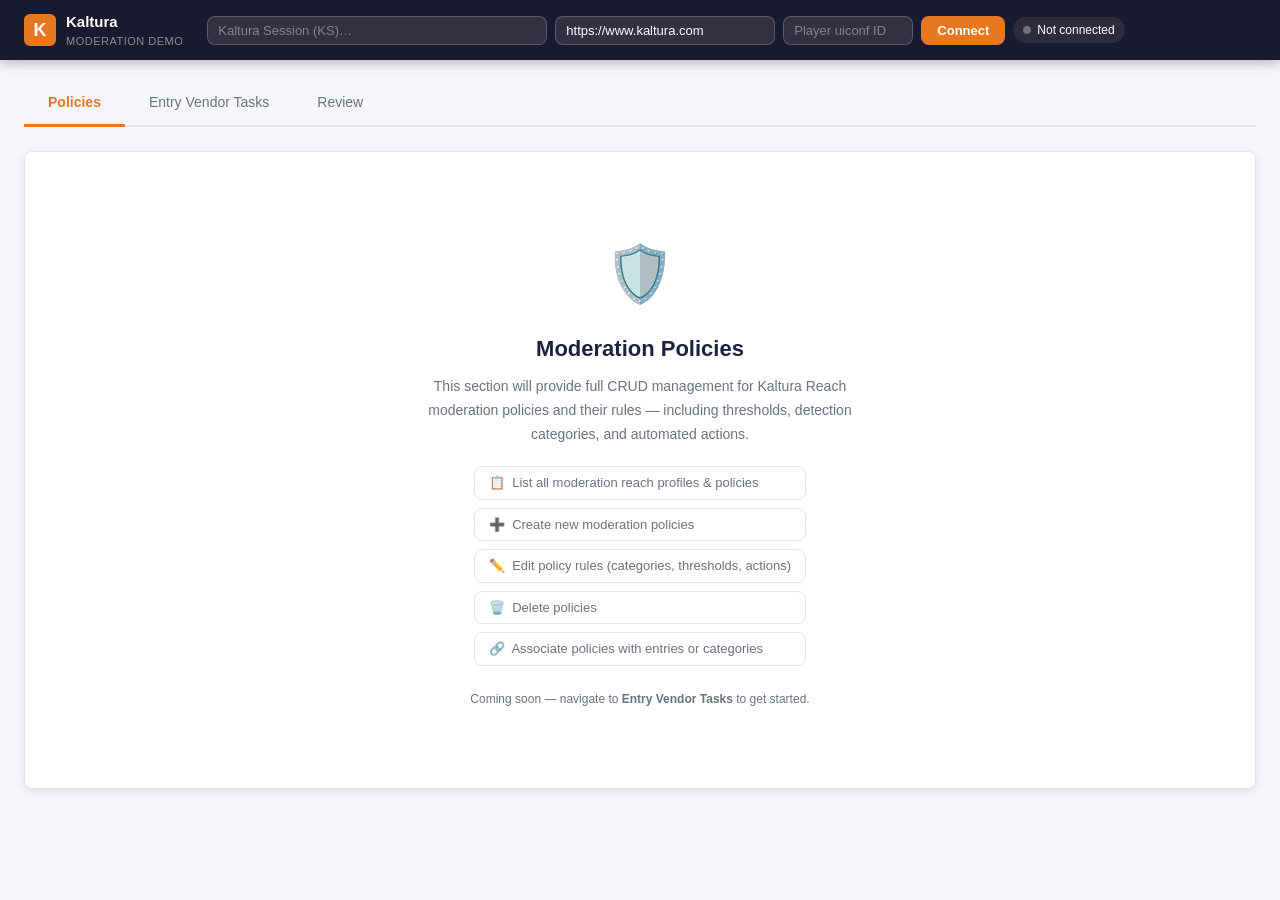
==== index.html @ 77e29206 "Initial commit: Kaltura Moderation Demo app Single-page app for demoing Kaltura Reach moderation via" ====
<!DOCTYPE html>
<html lang="en">
<head>
  <meta charset="UTF-8">
  <meta name="viewport" content="width=device-width, initial-scale=1.0">
  <title>Kaltura Moderation Demo</title>
  <link rel="stylesheet" href="css/styles.css">
</head>
<body>

  <!-- ===================== HEADER ===================== -->
  <header>
    <div class="header-inner">

      <div class="logo">
        <div class="logo-mark">K</div>
        <div>
          <div class="logo-text">Kaltura</div>
          <div class="logo-sub">Moderation Demo</div>
        </div>
      </div>

      <div class="connection-bar">
        <input
          id="ks-input"
          type="password"
          placeholder="Kaltura Session (KS)…"
          autocomplete="off"
          spellcheck="false"
        >
        <input
          id="service-url"
          type="text"
          value="https://www.kaltura.com"
          placeholder="Service URL"
          autocomplete="off"
        >
        <input
          id="uiconf-id"
          type="text"
          placeholder="Player uiconf ID"
          autocomplete="off"
        >
        <button class="btn btn-primary" id="connect-btn">Connect</button>

        <div class="status-badge">
          <span class="status-dot" id="status-dot"></span>
          <span id="status-text">Not connected</span>
        </div>

        <span id="partner-info" style="font-size:11px;color:rgba(255,255,255,.4);white-space:nowrap"></span>
      </div>

    </div>
  </header>

  <!-- ===================== MAIN ===================== -->
  <div class="main-container">

    <!-- Tab navigation -->
    <div class="tabs-nav" style="margin-top:20px">
      <button class="tab-btn active" data-tab="policies">Policies</button>
      <button class="tab-btn" data-tab="tasks">Entry Vendor Tasks</button>
      <button class="tab-btn" data-tab="review">Review</button>
    </div>

    <!-- ===== TAB 1: Policies ===== -->
    <div id="tab-policies" class="tab-panel active">
      <div class="card">
        <div class="card-body policies-coming-soon">
          <div class="coming-soon-icon">🛡️</div>
          <div class="coming-soon-title">Moderation Policies</div>
          <p class="coming-soon-desc">
            This section will provide full CRUD management for Kaltura Reach moderation
            policies and their rules — including thresholds, detection categories,
            and automated actions.
          </p>
          <ul class="feature-list">
            <li>📋 &nbsp;List all moderation reach profiles &amp; policies</li>
            <li>➕ &nbsp;Create new moderation policies</li>
            <li>✏️ &nbsp;Edit policy rules (categories, thresholds, actions)</li>
            <li>🗑️ &nbsp;Delete policies</li>
            <li>🔗 &nbsp;Associate policies with entries or categories</li>
          </ul>
          <p style="margin-top:24px;font-size:12px;color:var(--text-muted)">
            Coming soon — navigate to <strong>Entry Vendor Tasks</strong> to get started.
          </p>
        </div>
      </div>
    </div>

    <!-- ===== TAB 2: Entry Vendor Tasks ===== -->
    <div id="tab-tasks" class="tab-panel">
      <!-- Populated dynamically by tab-tasks.js -->
      <div class="empty-state" style="padding:80px 20px" id="tasks-placeholder">
        <div class="icon">🔌</div>
        <strong>Not connected</strong>
        <p>Enter a Kaltura Session (KS) and click Connect to load tasks.</p>
      </div>
    </div>

    <!-- ===== TAB 3: Review ===== -->
    <div id="tab-review" class="tab-panel">
      <!-- Populated dynamically by tab-review.js -->
      <div class="empty-state" style="padding:80px 20px" id="review-placeholder">
        <div class="icon">🔌</div>
        <strong>Not connected</strong>
        <p>Enter a Kaltura Session (KS), connect, then click <strong>Review</strong> on a completed task.</p>
      </div>
    </div>

  </div><!-- /.main-container -->

  <!-- ===================== SCRIPTS ===================== -->
  <script src="js/api.js"></script>
  <script src="js/app.js"></script>
  <script src="js/tab-policies.js"></script>
  <script src="js/tab-tasks.js"></script>
  <script src="js/tab-review.js"></script>

</body>
</html>
---- css/styles.css ----
/* =============================================
   Kaltura Moderation Demo — styles.css
   ============================================= */

*, *::before, *::after { box-sizing: border-box; margin: 0; padding: 0; }

:root {
  --kaltura-orange: #e87722;
  --kaltura-dark:   #1a1a2e;
  --kaltura-mid:    #16213e;
  --kaltura-accent: #0f3460;
  --bg:             #f5f6fa;
  --surface:        #ffffff;
  --border:         #e0e4ef;
  --text:           #1e2240;
  --text-muted:     #6b7280;
  --green:          #16a34a;
  --blue:           #2563eb;
  --red:            #dc2626;
  --amber:          #d97706;
  --grey:           #6b7280;
  --radius:         8px;
  --shadow:         0 2px 8px rgba(0,0,0,.10);
}

body {
  font-family: -apple-system, BlinkMacSystemFont, 'Segoe UI', Roboto, sans-serif;
  background: var(--bg);
  color: var(--text);
  min-height: 100vh;
  font-size: 14px;
  line-height: 1.5;
}

/* ---- Header ---- */
header {
  background: var(--kaltura-dark);
  color: #fff;
  padding: 0 24px;
  position: sticky;
  top: 0;
  z-index: 100;
  box-shadow: 0 2px 12px rgba(0,0,0,.3);
}

.header-inner {
  max-width: 1600px;
  margin: 0 auto;
  display: flex;
  align-items: center;
  gap: 24px;
  height: 60px;
}

.logo {
  display: flex;
  align-items: center;
  gap: 10px;
  flex-shrink: 0;
}

.logo-mark {
  width: 32px;
  height: 32px;
  background: var(--kaltura-orange);
  border-radius: 6px;
  display: flex;
  align-items: center;
  justify-content: center;
  font-weight: 800;
  font-size: 18px;
  color: #fff;
}

.logo-text {
  font-size: 15px;
  font-weight: 600;
  white-space: nowrap;
}

.logo-sub {
  font-size: 11px;
  color: rgba(255,255,255,.5);
  text-transform: uppercase;
  letter-spacing: .5px;
}

.connection-bar {
  display: flex;
  align-items: center;
  gap: 8px;
  flex: 1;
  flex-wrap: wrap;
}

.connection-bar input {
  background: rgba(255,255,255,.1);
  border: 1px solid rgba(255,255,255,.2);
  border-radius: var(--radius);
  color: #fff;
  padding: 6px 10px;
  font-size: 13px;
  outline: none;
  transition: border-color .15s;
}

.connection-bar input::placeholder { color: rgba(255,255,255,.4); }
.connection-bar input:focus { border-color: var(--kaltura-orange); }

#ks-input    { width: 340px; }
#service-url { width: 220px; }
#uiconf-id   { width: 130px; }

.btn {
  padding: 7px 16px;
  border-radius: var(--radius);
  border: none;
  font-size: 13px;
  font-weight: 600;
  cursor: pointer;
  transition: opacity .15s, background .15s;
  white-space: nowrap;
}
.btn:disabled { opacity: .5; cursor: not-allowed; }
.btn-primary  { background: var(--kaltura-orange); color: #fff; }
.btn-primary:hover:not(:disabled) { background: #d46b1a; }
.btn-secondary { background: rgba(255,255,255,.12); color: #fff; border: 1px solid rgba(255,255,255,.2); }
.btn-secondary:hover:not(:disabled) { background: rgba(255,255,255,.2); }
.btn-sm { padding: 4px 10px; font-size: 12px; }
.btn-review { background: var(--kaltura-orange); color: #fff; }
.btn-review:hover { background: #d46b1a; }

.status-badge {
  display: flex;
  align-items: center;
  gap: 6px;
  font-size: 12px;
  white-space: nowrap;
  padding: 4px 10px;
  border-radius: 20px;
  background: rgba(255,255,255,.08);
}

.status-dot {
  width: 8px;
  height: 8px;
  border-radius: 50%;
  background: var(--grey);
  flex-shrink: 0;
}
.status-dot.connected   { background: #22c55e; box-shadow: 0 0 0 3px rgba(34,197,94,.25); }
.status-dot.error       { background: var(--red); }
.status-dot.connecting  { background: var(--amber); animation: pulse 1s infinite; }

@keyframes pulse {
  0%,100% { opacity:1 } 50% { opacity:.4 }
}

/* ---- Main Layout ---- */
.main-container {
  max-width: 1600px;
  margin: 0 auto;
  padding: 0 24px 40px;
}

/* ---- Tabs ---- */
.tabs-nav {
  display: flex;
  border-bottom: 2px solid var(--border);
  margin-bottom: 24px;
  gap: 0;
}

.tab-btn {
  padding: 14px 24px;
  background: none;
  border: none;
  border-bottom: 3px solid transparent;
  margin-bottom: -2px;
  font-size: 14px;
  font-weight: 500;
  color: var(--text-muted);
  cursor: pointer;
  transition: color .15s, border-color .15s;
}

.tab-btn:hover { color: var(--text); }
.tab-btn.active {
  color: var(--kaltura-orange);
  border-bottom-color: var(--kaltura-orange);
  font-weight: 600;
}

.tab-panel { display: none; }
.tab-panel.active { display: block; }

/* ---- Cards ---- */
.card {
  background: var(--surface);
  border: 1px solid var(--border);
  border-radius: var(--radius);
  box-shadow: var(--shadow);
  overflow: hidden;
}

.card-header {
  padding: 16px 20px;
  border-bottom: 1px solid var(--border);
  display: flex;
  align-items: center;
  justify-content: space-between;
  gap: 12px;
}

.card-header h2 {
  font-size: 15px;
  font-weight: 600;
}

.card-body { padding: 20px; }

/* ---- Table ---- */
.table-wrap { overflow-x: auto; }

table {
  width: 100%;
  border-collapse: collapse;
  font-size: 13px;
}

th {
  background: #f8f9fb;
  padding: 10px 14px;
  text-align: left;
  font-weight: 600;
  color: var(--text-muted);
  font-size: 11px;
  text-transform: uppercase;
  letter-spacing: .5px;
  border-bottom: 1px solid var(--border);
  white-space: nowrap;
}

td {
  padding: 10px 14px;
  border-bottom: 1px solid #f0f2f7;
  vertical-align: middle;
}

tr:last-child td { border-bottom: none; }
tr:hover td { background: #fafbff; }

/* ---- Status Pills ---- */
.pill {
  display: inline-flex;
  align-items: center;
  gap: 5px;
  padding: 3px 9px;
  border-radius: 20px;
  font-size: 11px;
  font-weight: 600;
  white-space: nowrap;
}

.pill-ready    { background: #dcfce7; color: #15803d; }
.pill-processing { background: #dbeafe; color: #1d4ed8; }
.pill-pending  { background: #f3f4f6; color: #4b5563; }
.pill-error    { background: #fee2e2; color: #b91c1c; }
.pill-aborted  { background: #fef3c7; color: #92400e; }
.pill-expired  { background: #f3f4f6; color: #6b7280; }
.pill-partial  { background: #fef3c7; color: #b45309; }

/* ---- Toolbar ---- */
.toolbar {
  display: flex;
  align-items: center;
  gap: 10px;
  flex-wrap: wrap;
}

.toolbar select, .toolbar input {
  padding: 6px 10px;
  border: 1px solid var(--border);
  border-radius: var(--radius);
  font-size: 13px;
  background: var(--surface);
  color: var(--text);
  outline: none;
}

.toolbar select:focus, .toolbar input:focus { border-color: var(--kaltura-orange); }

/* ---- Pagination ---- */
.pagination {
  display: flex;
  align-items: center;
  gap: 8px;
  padding: 12px 20px;
  border-top: 1px solid var(--border);
  font-size: 13px;
  color: var(--text-muted);
  justify-content: space-between;
}

.paging-btns { display: flex; gap: 6px; }

/* ---- Empty / Loading States ---- */
.empty-state {
  text-align: center;
  padding: 60px 20px;
  color: var(--text-muted);
}

.empty-state .icon {
  font-size: 40px;
  margin-bottom: 12px;
}

.empty-state p { margin-top: 6px; font-size: 13px; }

.loading-row td {
  text-align: center;
  padding: 40px;
  color: var(--text-muted);
}

/* ---- Spinner ---- */
.spinner {
  display: inline-block;
  width: 18px; height: 18px;
  border: 2px solid rgba(0,0,0,.1);
  border-top-color: var(--kaltura-orange);
  border-radius: 50%;
  animation: spin .7s linear infinite;
  vertical-align: middle;
}
@keyframes spin { to { transform: rotate(360deg); } }

/* ---- Alert ---- */
.alert {
  padding: 12px 16px;
  border-radius: var(--radius);
  font-size: 13px;
  margin-bottom: 16px;
  display: flex;
  align-items: flex-start;
  gap: 8px;
}
.alert-error   { background: #fee2e2; color: #b91c1c; border: 1px solid #fca5a5; }
.alert-info    { background: #dbeafe; color: #1e40af; border: 1px solid #93c5fd; }
.alert-success { background: #dcfce7; color: #15803d; border: 1px solid #86efac; }

/* ---- Review Tab ---- */
.review-layout {
  display: grid;
  grid-template-columns: 420px 1fr;
  gap: 20px;
  height: calc(100vh - 200px);
  min-height: 500px;
}

.review-left {
  overflow-y: auto;
  display: flex;
  flex-direction: column;
  gap: 16px;
}

.review-right {
  display: flex;
  flex-direction: column;
}

.player-wrap {
  background: #000;
  border-radius: var(--radius);
  overflow: hidden;
  flex: 1;
  position: relative;
}

.player-wrap iframe {
  width: 100%;
  height: 100%;
  border: none;
  display: block;
}

.player-placeholder {
  display: flex;
  align-items: center;
  justify-content: center;
  height: 100%;
  color: rgba(255,255,255,.4);
  flex-direction: column;
  gap: 10px;
  font-size: 14px;
}

/* Moderation Result Cards */
.result-meta { font-size: 12px; color: var(--text-muted); line-height: 1.8; }
.result-meta strong { color: var(--text); font-weight: 600; }

.severity-badge {
  display: inline-flex;
  align-items: center;
  gap: 6px;
  padding: 6px 14px;
  border-radius: var(--radius);
  font-weight: 700;
  font-size: 13px;
}
.severity-HIGH   { background: #fee2e2; color: #b91c1c; }
.severity-MEDIUM { background: #fef3c7; color: #92400e; }
.severity-LOW    { background: #dcfce7; color: #15803d; }
.severity-NONE   { background: #f3f4f6; color: #4b5563; }

.label-card {
  border: 1px solid var(--border);
  border-radius: var(--radius);
  padding: 12px 14px;
  margin-bottom: 8px;
  background: var(--surface);
}

.label-card:last-child { margin-bottom: 0; }

.label-name {
  font-weight: 600;
  font-size: 13px;
  margin-bottom: 6px;
  display: flex;
  align-items: center;
  justify-content: space-between;
}

.confidence-bar-wrap {
  background: #f0f2f7;
  border-radius: 4px;
  height: 6px;
  overflow: hidden;
  margin-bottom: 6px;
}

.confidence-bar {
  height: 100%;
  border-radius: 4px;
  background: var(--kaltura-orange);
  transition: width .4s ease;
}

.confidence-bar.high   { background: var(--red); }
.confidence-bar.medium { background: var(--amber); }
.confidence-bar.low    { background: var(--green); }

.segments-list {
  list-style: none;
  margin-top: 6px;
  display: flex;
  flex-direction: column;
  gap: 3px;
}

.segment-item {
  font-size: 11px;
  color: var(--text-muted);
  background: #f8f9fb;
  padding: 2px 8px;
  border-radius: 4px;
  display: flex;
  gap: 8px;
  align-items: center;
}

.segment-time {
  font-family: monospace;
  color: var(--kaltura-accent);
  font-weight: 600;
}

/* Raw JSON viewer */
.json-viewer {
  background: #1e2240;
  color: #e2e8f0;
  border-radius: var(--radius);
  padding: 14px;
  font-family: 'Menlo', 'Monaco', monospace;
  font-size: 11px;
  overflow: auto;
  max-height: 320px;
  white-space: pre;
}

details summary {
  cursor: pointer;
  font-size: 12px;
  color: var(--text-muted);
  padding: 4px 0;
  user-select: none;
}

details summary:hover { color: var(--text); }

/* ---- Policies Tab ---- */
.policies-coming-soon {
  text-align: center;
  padding: 80px 20px;
}

.coming-soon-icon {
  font-size: 56px;
  margin-bottom: 16px;
}

.coming-soon-title {
  font-size: 22px;
  font-weight: 700;
  margin-bottom: 10px;
  color: var(--text);
}

.coming-soon-desc {
  color: var(--text-muted);
  max-width: 460px;
  margin: 0 auto;
  font-size: 14px;
  line-height: 1.7;
}

.feature-list {
  list-style: none;
  display: inline-flex;
  flex-direction: column;
  gap: 8px;
  margin-top: 20px;
  text-align: left;
}

.feature-list li {
  font-size: 13px;
  color: var(--text-muted);
  padding: 6px 14px;
  background: var(--surface);
  border: 1px solid var(--border);
  border-radius: var(--radius);
}

/* ---- Responsive ---- */
@media (max-width: 900px) {
  .review-layout { grid-template-columns: 1fr; height: auto; }
  .player-wrap   { height: 320px; }
  #ks-input      { width: 200px; }
  #service-url   { display: none; }
}
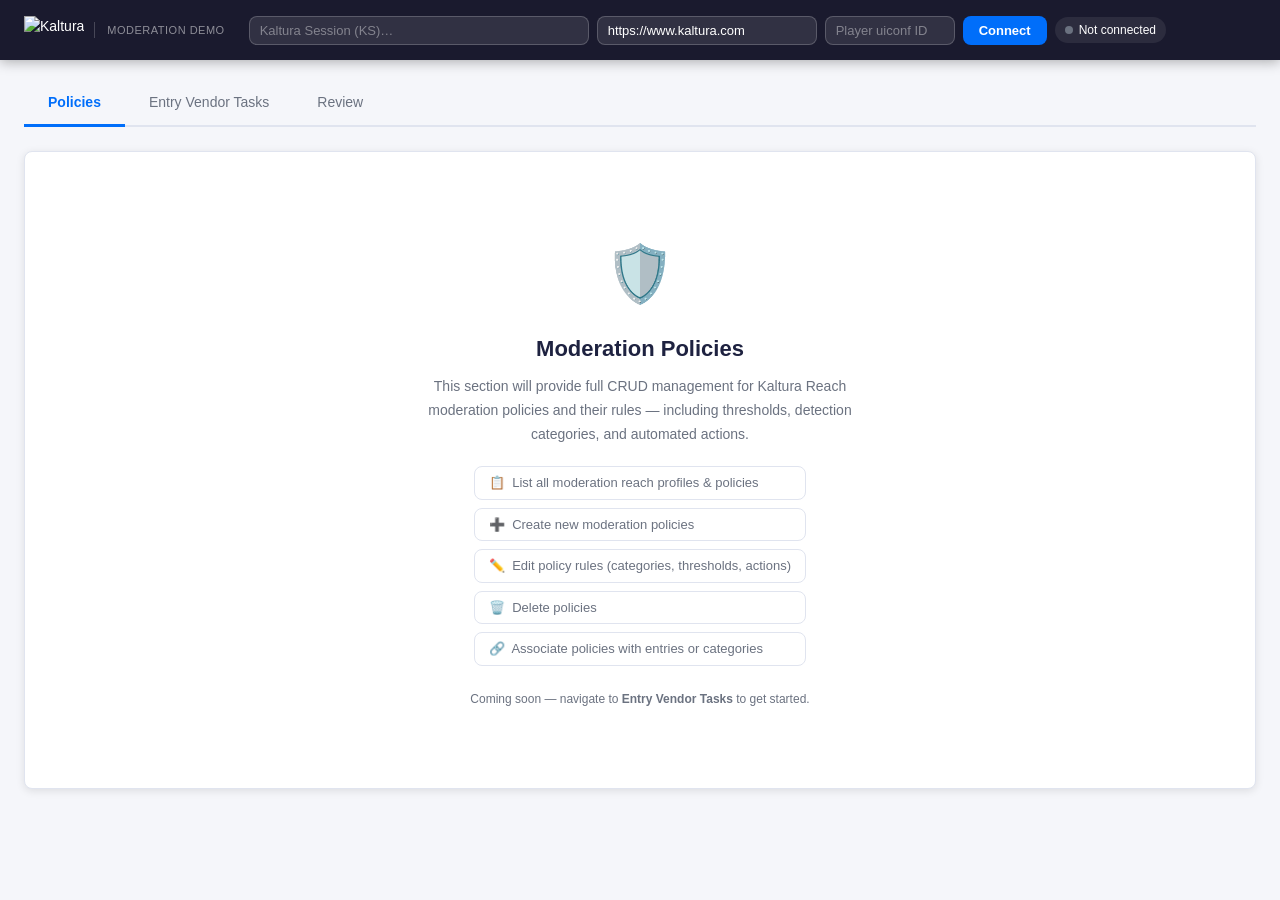
==== commit b293eeab: "Rebrand: Kaltura logo + blue color scheme - Logo: replace orange K box with real Kaltura SVG from co" ====
--- a/index.html
+++ b/index.html
@@ -13,11 +13,12 @@
     <div class="header-inner">
 
       <div class="logo">
-        <div class="logo-mark">K</div>
-        <div>
-          <div class="logo-text">Kaltura</div>
-          <div class="logo-sub">Moderation Demo</div>
-        </div>
+        <img
+          src="https://corp.kaltura.com/wp-content/uploads/2024/01/Kaltura_logo-bb-static-1.svg"
+          alt="Kaltura"
+          class="kaltura-logo-img"
+        >
+        <span class="logo-sub">Moderation Demo</span>
       </div>
 
       <div class="connection-bar">
--- a/css/styles.css
+++ b/css/styles.css
@@ -5,7 +5,7 @@
 *, *::before, *::after { box-sizing: border-box; margin: 0; padding: 0; }
 
 :root {
-  --kaltura-orange: #e87722;
+  --kaltura-orange: #006EFA;
   --kaltura-dark:   #1a1a2e;
   --kaltura-mid:    #16213e;
   --kaltura-accent: #0f3460;
@@ -59,23 +59,11 @@
   flex-shrink: 0;
 }
 
-.logo-mark {
-  width: 32px;
-  height: 32px;
-  background: var(--kaltura-orange);
-  border-radius: 6px;
-  display: flex;
-  align-items: center;
-  justify-content: center;
-  font-weight: 800;
-  font-size: 18px;
-  color: #fff;
-}
-
-.logo-text {
-  font-size: 15px;
-  font-weight: 600;
-  white-space: nowrap;
+.kaltura-logo-img {
+  height: 28px;
+  width: auto;
+  display: block;
+  flex-shrink: 0;
 }
 
 .logo-sub {
@@ -83,6 +71,9 @@
   color: rgba(255,255,255,.5);
   text-transform: uppercase;
   letter-spacing: .5px;
+  border-left: 1px solid rgba(255,255,255,.2);
+  padding-left: 12px;
+  white-space: nowrap;
 }
 
 .connection-bar {
@@ -123,12 +114,14 @@
 }
 .btn:disabled { opacity: .5; cursor: not-allowed; }
 .btn-primary  { background: var(--kaltura-orange); color: #fff; }
-.btn-primary:hover:not(:disabled) { background: #d46b1a; }
+.btn-primary:hover:not(:disabled) { background: #0055c4; }
 .btn-secondary { background: rgba(255,255,255,.12); color: #fff; border: 1px solid rgba(255,255,255,.2); }
 .btn-secondary:hover:not(:disabled) { background: rgba(255,255,255,.2); }
+.btn-outline { background: transparent; color: var(--text); border: 1px solid var(--border); }
+.btn-outline:hover:not(:disabled) { background: #f3f4f6; }
 .btn-sm { padding: 4px 10px; font-size: 12px; }
 .btn-review { background: var(--kaltura-orange); color: #fff; }
-.btn-review:hover { background: #d46b1a; }
+.btn-review:hover { background: #0055c4; }
 
 .status-badge {
   display: flex;
@@ -354,16 +347,36 @@
 .review-layout {
   display: grid;
   grid-template-columns: 420px 1fr;
+  grid-template-rows: 1fr;   /* forces the single row to fill the container height */
   gap: 20px;
   height: calc(100vh - 200px);
   min-height: 500px;
 }
 
 .review-left {
-  overflow-y: auto;
+  /* Direct height — does not depend on grid parent propagation */
+  height: calc(100vh - 220px);
+  min-height: 400px;
   display: flex;
   flex-direction: column;
   gap: 16px;
+  overflow: hidden;
+}
+
+/* Results card grows to fill whatever space the meta card leaves,
+   and its body scrolls independently */
+#review-results-card {
+  flex: 1 1 0;
+  min-height: 0;
+  display: flex;
+  flex-direction: column;
+  overflow: hidden;
+}
+
+#review-results-card .card-body {
+  flex: 1 1 0;
+  overflow-y: auto;
+  min-height: 0;
 }
 
 .review-right {
@@ -545,6 +558,163 @@
   border-radius: var(--radius);
 }
 
+/* ---- Moderation Report ---- */
+.report-header {
+  padding-bottom: 12px;
+  border-bottom: 1px solid var(--border);
+  margin-bottom: 12px;
+}
+
+.report-header-row {
+  display: flex;
+  align-items: center;
+  justify-content: space-between;
+  font-size: 13px;
+  gap: 8px;
+}
+
+/* Inline expandable compliance in the task list table */
+.compliance-expand > summary {
+  list-style: none;
+  cursor: pointer;
+  display: flex;
+  align-items: center;
+  gap: 2px;
+  white-space: nowrap;
+}
+.compliance-expand > summary::-webkit-details-marker { display: none; }
+
+.compliance-badge {
+  display: inline-flex;
+  align-items: center;
+  gap: 5px;
+  padding: 5px 12px;
+  border-radius: 20px;
+  font-weight: 700;
+  font-size: 12px;
+}
+.compliance-badge.comply    { background: #dcfce7; color: #15803d; }
+.compliance-badge.no-comply { background: #fee2e2; color: #b91c1c; }
+
+.rules-list {
+  display: flex;
+  flex-direction: column;
+  gap: 5px;
+  margin-bottom: 4px;
+}
+
+.rule-block {
+  border: 1px solid var(--border);
+  border-radius: var(--radius);
+  overflow: hidden;
+}
+
+.rule-summary {
+  display: flex;
+  align-items: center;
+  gap: 9px;
+  padding: 9px 12px;
+  cursor: pointer;
+  user-select: none;
+  background: #f8f9fb;
+  list-style: none;
+  font-size: 13px;
+}
+.rule-summary::-webkit-details-marker { display: none; }
+.rule-summary::before {
+  content: '▶';
+  font-size: 9px;
+  color: var(--text-muted);
+  flex-shrink: 0;
+  transition: transform .15s;
+}
+details[open] > .rule-summary::before { transform: rotate(90deg); }
+.rule-block:hover > .rule-summary { background: #f0f2f7; }
+
+.sev-dot {
+  width: 10px; height: 10px;
+  border-radius: 50%;
+  flex-shrink: 0;
+}
+.sev-high { background: var(--red); }
+.sev-med  { background: var(--amber); }
+.sev-low  { background: var(--green); }
+
+.rule-name {
+  flex: 1;
+  font-weight: 500;
+  color: var(--text);
+  line-height: 1.3;
+}
+
+.rule-pill {
+  background: var(--border);
+  color: var(--text-muted);
+  font-size: 11px;
+  font-weight: 600;
+  padding: 1px 7px;
+  border-radius: 10px;
+  flex-shrink: 0;
+}
+
+.violations-list {
+  padding: 6px 10px 8px;
+  display: flex;
+  flex-direction: column;
+  gap: 3px;
+  background: #fff;
+}
+
+.violation-row {
+  display: flex;
+  align-items: center;
+  justify-content: space-between;
+  gap: 10px;
+  padding: 4px 6px;
+  border-radius: 5px;
+  font-size: 12px;
+}
+.violation-row:hover { background: #f5f6fa; }
+
+.vio-reason {
+  color: var(--text);
+  flex: 1;
+}
+
+.ts-btn {
+  background: transparent;
+  border: 1px solid var(--border);
+  border-radius: 4px;
+  padding: 2px 8px;
+  font-size: 11px;
+  font-family: monospace;
+  font-weight: 600;
+  color: var(--kaltura-orange);
+  cursor: pointer;
+  white-space: nowrap;
+  flex-shrink: 0;
+  transition: background .1s, color .1s;
+}
+.ts-btn:hover {
+  background: var(--kaltura-orange);
+  color: #fff;
+  border-color: var(--kaltura-orange);
+}
+
+.report-summary {
+  margin-top: 16px;
+  padding: 12px 14px;
+  background: #f8f9fb;
+  border: 1px solid var(--border);
+  border-radius: var(--radius);
+}
+.report-summary-title {
+  font-weight: 700;
+  font-size: 13px;
+  margin-bottom: 8px;
+  color: var(--text);
+}
+
 /* ---- Responsive ---- */
 @media (max-width: 900px) {
   .review-layout { grid-template-columns: 1fr; height: auto; }
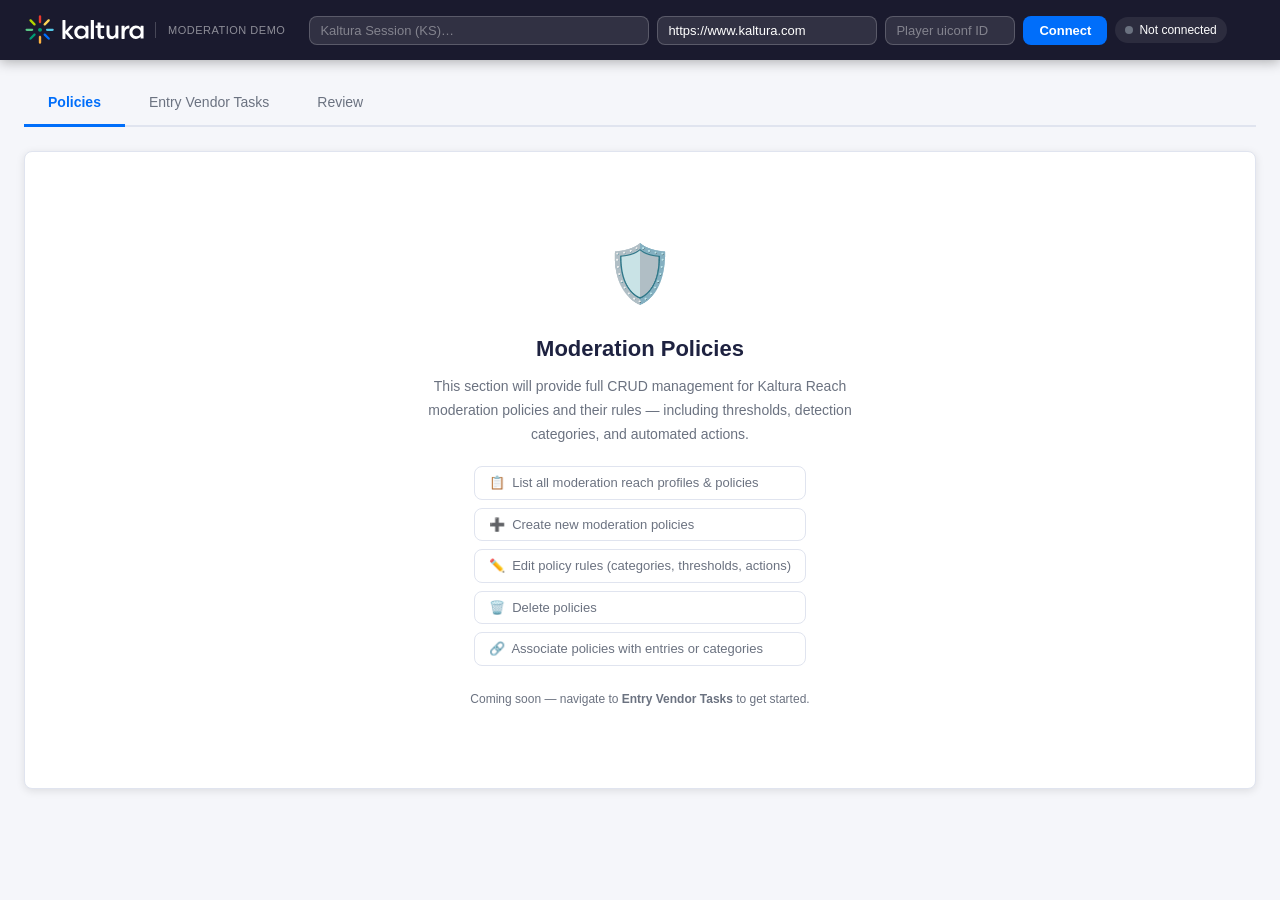
==== commit f2b696cf: "Use local Kaltura logo SVG with coloured sunburst - Download Kaltura_Logo_Horizontal_ColorSun_WhiteT" ====
--- a/index.html
+++ b/index.html
@@ -14,7 +14,7 @@
 
       <div class="logo">
         <img
-          src="https://corp.kaltura.com/wp-content/uploads/2024/01/Kaltura_logo-bb-static-1.svg"
+          src="assets/kaltura-logo.svg"
           alt="Kaltura"
           class="kaltura-logo-img"
         >
--- a/css/styles.css
+++ b/css/styles.css
@@ -60,7 +60,7 @@
 }
 
 .kaltura-logo-img {
-  height: 28px;
+  height: 32px;
   width: auto;
   display: block;
   flex-shrink: 0;
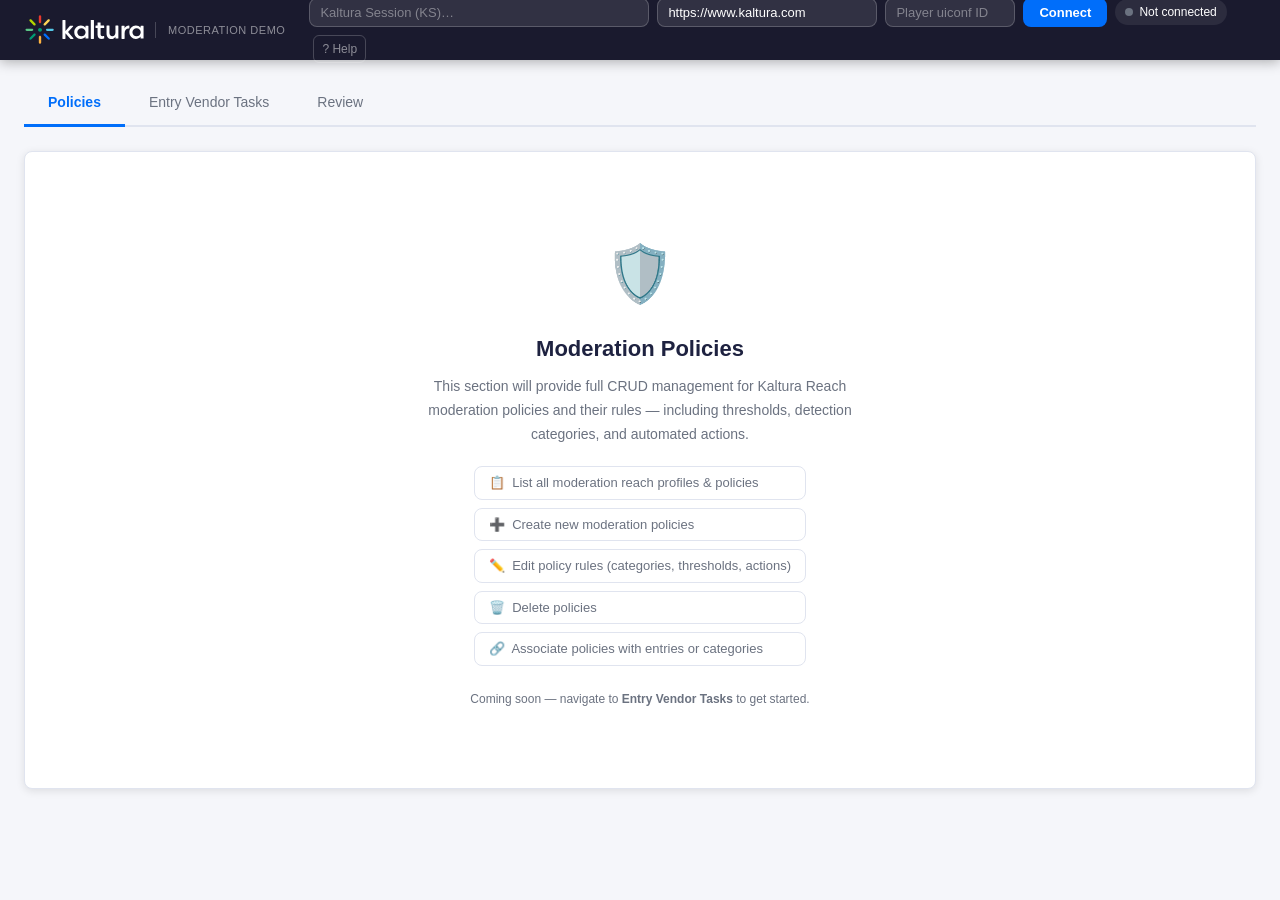
==== commit 4ff633f6: "Add comprehensive help page (help.html) Covers: 1. Overview & feature summary 2. Installation (prere" ====
--- a/index.html
+++ b/index.html
@@ -50,6 +50,7 @@
         </div>
 
         <span id="partner-info" style="font-size:11px;color:rgba(255,255,255,.4);white-space:nowrap"></span>
+        <a href="help.html" target="_blank" style="font-size:12px;color:rgba(255,255,255,.5);text-decoration:none;white-space:nowrap;padding:4px 8px;border:1px solid rgba(255,255,255,.2);border-radius:6px;margin-left:4px" title="Open help page">? Help</a>
       </div>
 
     </div>
--- a/css/styles.css
+++ b/css/styles.css
@@ -715,6 +715,140 @@
   color: var(--text);
 }
 
+/* ---- Order Job Modal ---- */
+.modal-overlay {
+  position: fixed;
+  inset: 0;
+  background: rgba(0,0,0,.5);
+  z-index: 500;
+  display: flex;
+  align-items: center;
+  justify-content: center;
+}
+
+.modal {
+  background: var(--surface);
+  border-radius: var(--radius);
+  box-shadow: 0 8px 40px rgba(0,0,0,.3);
+  width: 540px;
+  max-width: calc(100vw - 32px);
+  max-height: calc(100vh - 80px);
+  display: flex;
+  flex-direction: column;
+  overflow: hidden;
+}
+
+.modal-header {
+  padding: 16px 20px;
+  border-bottom: 1px solid var(--border);
+  display: flex;
+  align-items: center;
+  justify-content: space-between;
+  flex-shrink: 0;
+}
+
+.modal-header h2 { font-size: 15px; font-weight: 600; }
+
+.modal-close-btn {
+  background: none;
+  border: none;
+  font-size: 18px;
+  color: var(--text-muted);
+  cursor: pointer;
+  line-height: 1;
+  padding: 2px 6px;
+  border-radius: 4px;
+}
+.modal-close-btn:hover { background: #f3f4f6; color: var(--text); }
+
+.modal-body {
+  padding: 20px;
+  overflow-y: auto;
+  flex: 1;
+}
+
+.modal-footer {
+  padding: 14px 20px;
+  border-top: 1px solid var(--border);
+  display: flex;
+  justify-content: flex-end;
+  gap: 10px;
+  flex-shrink: 0;
+}
+
+.form-group { margin-bottom: 18px; }
+.form-group:last-child { margin-bottom: 0; }
+
+.form-label {
+  display: block;
+  font-size: 11px;
+  font-weight: 600;
+  color: var(--text-muted);
+  text-transform: uppercase;
+  letter-spacing: .4px;
+  margin-bottom: 6px;
+}
+
+.form-input {
+  width: 100%;
+  padding: 8px 12px;
+  border: 1px solid var(--border);
+  border-radius: var(--radius);
+  font-size: 13px;
+  color: var(--text);
+  background: var(--surface);
+  outline: none;
+  transition: border-color .15s;
+}
+.form-input:focus { border-color: var(--kaltura-orange); }
+
+.entry-search-row {
+  display: flex;
+  gap: 8px;
+  margin-bottom: 8px;
+}
+.entry-search-row .form-input { flex: 1; }
+
+.entry-picker {
+  border: 1px solid var(--border);
+  border-radius: var(--radius);
+  max-height: 200px;
+  overflow-y: auto;
+}
+
+.entry-item {
+  display: flex;
+  align-items: center;
+  gap: 10px;
+  padding: 8px 12px;
+  font-size: 13px;
+  cursor: pointer;
+  border-bottom: 1px solid #f0f2f7;
+}
+.entry-item:last-child { border-bottom: none; }
+.entry-item:hover { background: #f5f6fa; }
+.entry-item.selected { background: #e8f0fe; }
+.entry-item-id {
+  font-family: monospace;
+  font-size: 11px;
+  color: var(--text-muted);
+  flex-shrink: 0;
+  white-space: nowrap;
+}
+.entry-item-name {
+  flex: 1;
+  overflow: hidden;
+  text-overflow: ellipsis;
+  white-space: nowrap;
+}
+
+.selected-entry-label {
+  margin-top: 6px;
+  font-size: 12px;
+  color: var(--text-muted);
+  min-height: 18px;
+}
+
 /* ---- Responsive ---- */
 @media (max-width: 900px) {
   .review-layout { grid-template-columns: 1fr; height: auto; }
